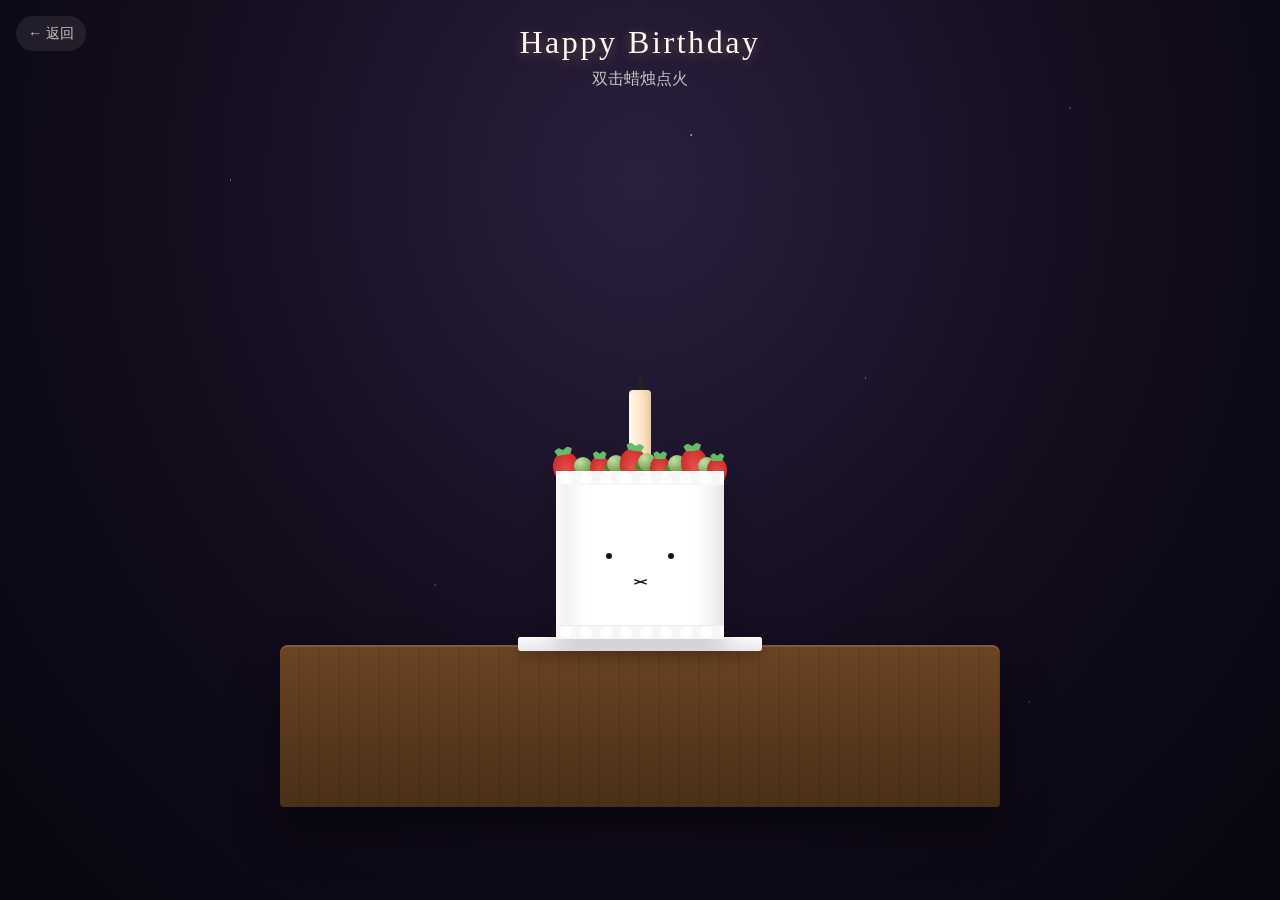
==== blog/birthday_cake.html @ b4df0072 "added birthday page" ====
<!DOCTYPE html>
<html lang="zh">
<head>
  <meta charset="UTF-8">
  <meta name="viewport" content="width=device-width, initial-scale=1, viewport-fit=cover">
  <meta name="apple-mobile-web-app-capable" content="yes">
  <title>生日快乐</title>
  <link rel="stylesheet" href="../css/birthday_cake.css">
</head>
<body>

  <a class="back-link" href="../index.html">← 返回</a>

  <div class="scene">
    <div class="stars" aria-hidden="true"></div>

    <header class="title-bar">
      <h1>Happy Birthday</h1>
      <p class="hint" id="hint">双击蜡烛点火</p>
    </header>

    <div class="cake-stand">
      <div class="cake">
        <div class="cake-stack">
          <div class="candle-base">
            <div class="candle" id="candle"></div>
          </div>

          <div class="fruit-layer" aria-hidden="true">
            <div class="fruit-plane fruit-back">
              <span class="fruit grape" style="--x:8%;--y:8px"></span>
              <span class="fruit strawberry" style="--x:18%;--y:0"></span>
              <span class="fruit grape cluster" style="--x:28%;--y:10px"></span>
              <span class="fruit strawberry small" style="--x:38%;--y:0"></span>
              <span class="fruit grape" style="--x:48%;--y:12px"></span>
              <span class="fruit strawberry" style="--x:58%;--y:2px"></span>
              <span class="fruit grape cluster" style="--x:68%;--y:10px"></span>
              <span class="fruit strawberry small" style="--x:78%;--y:0"></span>
              <span class="fruit grape" style="--x:88%;--y:8px"></span>
              <span class="fruit strawberry" style="--x:94%;--y:5px"></span>
            </div>
            <div class="fruit-plane fruit-front">
              <span class="fruit strawberry" style="--x:6%;--y:14px"></span>
              <span class="fruit grape" style="--x:16%;--y:20px"></span>
              <span class="fruit strawberry small" style="--x:26%;--y:16px"></span>
              <span class="fruit grape cluster" style="--x:36%;--y:22px"></span>
              <span class="fruit strawberry" style="--x:46%;--y:18px"></span>
              <span class="fruit grape cluster" style="--x:54%;--y:24px"></span>
              <span class="fruit strawberry small" style="--x:62%;--y:16px"></span>
              <span class="fruit grape cluster" style="--x:72%;--y:22px"></span>
              <span class="fruit strawberry" style="--x:82%;--y:18px"></span>
              <span class="fruit grape" style="--x:90%;--y:20px"></span>
              <span class="fruit strawberry small" style="--x:96%;--y:14px"></span>
            </div>
          </div>

          <div class="cake-body">
            <div class="piped-edge piped-top"></div>
            <div class="miffy-face">
              <div class="miffy-eyes">
                <span class="eye"></span>
                <span class="eye"></span>
              </div>
              <span class="miffy-x" aria-hidden="true">
                <svg viewBox="0 0 32 14" width="32" height="14" fill="none" xmlns="http://www.w3.org/2000/svg">
                  <line x1="2" y1="12" x2="30" y2="2" stroke="#141414" stroke-width="3.5" stroke-linecap="round"/>
                  <line x1="2" y1="2" x2="30" y2="12" stroke="#141414" stroke-width="3.5" stroke-linecap="round"/>
                </svg>
              </span>
            </div>
            <div class="piped-edge piped-bottom"></div>
          </div>

          <div class="candle-upper" id="candleZone" aria-label="电子蜡烛，双击点火或吹灭">
            <div class="flame-wrap" id="flameWrap">
              <div class="flame-glow"></div>
              <div class="flame"></div>
              <div class="flame-inner"></div>
            </div>
            <div class="wick" id="wick"></div>
            <div class="smoke" id="smoke"></div>
          </div>
        </div>

        <div class="cake-board"></div>
      </div>

      <div class="table" aria-hidden="true"></div>
    </div>
  </div>

  <div class="blessing-stage" id="blessingStage" aria-live="polite"></div>

  <script src="../js/birthday_cake.js"></script>
</body>
</html>
---- css/birthday_cake.css ----
/* iPad Safari 基准视口：768×1024 / 820×1180 */
*,
*::before,
*::after {
  box-sizing: border-box;
}

html,
body {
  margin: 0;
  height: 100%;
  overflow: hidden;
  font-family: Georgia, "Times New Roman", serif;
  background: radial-gradient(ellipse at 50% 20%, #2a1f3d 0%, #120c1c 55%, #080510 100%);
  color: #fff8f0;
  touch-action: manipulation;
  -webkit-tap-highlight-color: transparent;
  user-select: none;
}

.scene {
  position: relative;
  width: 100%;
  height: 100%;
  max-width: 1024px;
  margin: 0 auto;
  display: flex;
  flex-direction: column;
  align-items: center;
  justify-content: flex-end;
  padding: env(safe-area-inset-top) env(safe-area-inset-right) calc(48px + env(safe-area-inset-bottom)) env(safe-area-inset-left);
}

.stars {
  position: absolute;
  inset: 0;
  pointer-events: none;
  background-image:
    radial-gradient(1px 1px at 10% 20%, rgba(255, 255, 255, 0.7), transparent),
    radial-gradient(1px 1px at 30% 65%, rgba(255, 255, 255, 0.5), transparent),
    radial-gradient(1.5px 1.5px at 55% 15%, rgba(255, 255, 255, 0.8), transparent),
    radial-gradient(1px 1px at 72% 42%, rgba(255, 255, 255, 0.6), transparent),
    radial-gradient(1px 1px at 88% 78%, rgba(255, 255, 255, 0.45), transparent),
    radial-gradient(1.5px 1.5px at 18% 88%, rgba(255, 255, 255, 0.55), transparent),
    radial-gradient(1px 1px at 92% 12%, rgba(255, 255, 255, 0.65), transparent);
  animation: twinkle 4s ease-in-out infinite alternate;
}

@keyframes twinkle {
  from { opacity: 0.65; }
  to { opacity: 1; }
}

.title-bar {
  position: absolute;
  top: calc(24px + env(safe-area-inset-top));
  left: 0;
  right: 0;
  text-align: center;
  z-index: 2;
}

.title-bar h1 {
  margin: 0 0 8px;
  font-size: clamp(1.4rem, 4vw, 2rem);
  font-weight: normal;
  letter-spacing: 0.08em;
  text-shadow: 0 2px 12px rgba(255, 180, 120, 0.35);
}

.hint {
  margin: 0;
  font-size: clamp(0.85rem, 2.5vw, 1rem);
  opacity: 0.75;
  transition: opacity 0.4s;
}

.hint.hidden {
  opacity: 0;
}

.table {
  position: relative;
  width: min(92vw, 720px);
  height: clamp(120px, 18vh, 180px);
  flex-shrink: 0;
  background: linear-gradient(180deg, #6b4423 0%, #4a2f18 100%);
  border-radius: 8px 8px 4px 4px;
  box-shadow:
    0 24px 48px rgba(0, 0, 0, 0.45),
    inset 0 2px 0 rgba(255, 220, 180, 0.15);
}

.table::before {
  content: "";
  position: absolute;
  inset: 0;
  border-radius: inherit;
  background: repeating-linear-gradient(
    90deg,
    transparent,
    transparent 18px,
    rgba(0, 0, 0, 0.06) 18px,
    rgba(0, 0, 0, 0.06) 20px
  );
}

.cake-stand {
  position: relative;
  z-index: 1;
  display: flex;
  flex-direction: column;
  align-items: center;
  margin-bottom: clamp(24px, 5vh, 48px);
}

.cake {
  position: relative;
  width: clamp(148px, 32vw, 200px);
  margin: 0 auto;
  display: flex;
  flex-direction: column;
  align-items: center;
}

.cake-stack {
  --cake-size: clamp(120px, 22vw, 168px);
  position: relative;
  display: flex;
  flex-direction: column;
  align-items: center;
}

.cake-board {
  width: calc(100% + clamp(28px, 8vw, 44px));
  height: clamp(10px, 1.6vh, 14px);
  margin-top: -2px;
  margin-bottom: -6px;
  background: linear-gradient(180deg, #fafafa, #e8e8ee);
  border-radius: 3px;
  box-shadow:
    0 6px 14px rgba(0, 0, 0, 0.22),
    inset 0 1px 0 rgba(255, 255, 255, 0.9);
  position: relative;
  z-index: 2;
}

/* 白色蛋糕体：宽高一致（正方形） */
.cake-body {
  position: relative;
  z-index: 3;
  width: var(--cake-size);
  height: var(--cake-size);
  display: flex;
  flex-direction: column;
  background: linear-gradient(90deg, #ececec 0%, #ffffff 18%, #ffffff 82%, #ececec 100%);
  border-radius: 5px;
  box-shadow:
    inset -5px 0 10px rgba(0, 0, 0, 0.04),
    inset 5px 0 10px rgba(255, 255, 255, 0.85),
    0 10px 24px rgba(0, 0, 0, 0.18);
  overflow: visible;
}

.piped-top {
  position: relative;
  z-index: 2;
  box-shadow: inset 0 -1px 0 rgba(0, 0, 0, 0.04);
}

.piped-edge {
  flex-shrink: 0;
  height: clamp(11px, 2vh, 14px);
  background-color: #f7f7f7;
  background-image: radial-gradient(circle at 10px 7px, #ffffff 6px, #efefef 7px, transparent 7px);
  background-size: 20px 100%;
  background-repeat: repeat-x;
  box-shadow: inset 0 1px 0 rgba(255, 255, 255, 0.95);
}

.piped-bottom {
  box-shadow: inset 0 1px 0 rgba(0, 0, 0, 0.04);
}

.miffy-face {
  position: relative;
  z-index: 1;
  flex: 1;
  display: flex;
  flex-direction: column;
  align-items: center;
  justify-content: flex-end;
  gap: clamp(6px, 1.2vh, 10px);
  /* padding: 0 0 clamp(16px, 3.5vh, 24px); */
  padding: 0 0 clamp(25px, 6vh, 40px);
}

.miffy-eyes {
  display: flex;
  gap: clamp(38px, 11vw, 56px);
  transform: translateY(-10px);
}

.miffy-eyes .eye {
  width: 6px;
  height: 6px;
  background: #141414;
  border-radius: 50%;
  flex-shrink: 0;
}

.miffy-x {
  display: block;
  line-height: 0;
}

.miffy-x svg {
  display: block;
  width: clamp(10px, 3vw, 13px);
  height: auto;
}

/* 层级（后→前）：蜡烛身 1 → 水果 2 → 蛋糕体 3 → 灯芯火焰 4 */
.candle-base {
  position: absolute;
  left: 50%;
  bottom: calc(100% - 5px);
  transform: translateX(-50%);
  z-index: 1;
}

.fruit-layer {
  position: absolute;
  left: 50%;
  bottom: calc(var(--cake-size) - clamp(18px, 3.2vh, 24px));
  transform: translateX(-50%);
  width: 100%;
  max-width: var(--cake-size);
  height: clamp(52px, 9.5vh, 66px);
  z-index: 2;
  pointer-events: none;
  overflow: visible;
}

.candle-upper {
  --candle-h: 86px;
  position: absolute;
  left: 50%;
  bottom: calc(100% - 5px);
  transform: translateX(-50%);
  z-index: 4;
  display: flex;
  flex-direction: column;
  align-items: center;
  padding-bottom: var(--candle-h);
  cursor: pointer;
  pointer-events: auto;
}

.candle-upper .flame-wrap {
  pointer-events: none;
}

.candle-upper .smoke {
  position: absolute;
  bottom: calc(var(--candle-h) + 2px);
  left: 50%;
  width: 8px;
  height: 8px;
  transform: translateX(-50%);
  opacity: 0;
  pointer-events: none;
  z-index: 6;
}

.fruit-plane {
  position: absolute;
  inset: 0;
}

.fruit-plane .fruit {
  position: absolute;
  left: var(--x);
  bottom: var(--y, 0);
  transform: translateX(-50%) rotate(var(--rot, 0deg));
}

.fruit-back {
  z-index: 3;
}

.fruit-back .fruit {
  transform: translateX(-50%) scale(0.86) rotate(var(--rot, 0deg));
  filter: saturate(0.92);
}

.fruit-front .fruit {
  transform: translateX(-50%) rotate(var(--rot, 0deg));
}

.strawberry {
  width: clamp(20px, 4.5vw, 26px);
  height: clamp(23px, 5.1vw, 29px);
  background: radial-gradient(ellipse at 50% 72%, #ef5350 0%, #c62828 88%);
  border-radius: 50% 50% 42% 42%;
}

.strawberry::before {
  content: "";
  position: absolute;
  top: -5px;
  left: 50%;
  transform: translateX(-50%);
  width: 70%;
  height: 8px;
  background: #66bb6a;
  border-radius: 40% 40% 0 0;
  clip-path: polygon(15% 100%, 0 30%, 25% 0, 50% 35%, 75% 0, 100% 30%, 85% 100%);
}

.strawberry.small {
  width: clamp(15px, 3.6vw, 20px);
  height: clamp(18px, 4.2vw, 23px);
}

.grape {
  width: clamp(14px, 3.3vw, 18px);
  height: clamp(14px, 3.3vw, 18px);
  background: radial-gradient(circle at 32% 28%, #c5e1a5, #558b2f);
  border-radius: 50%;
  box-shadow:
    8px 3px 0 -3px #689f38,
    3px 9px 0 -3px #7cb342,
    11px 9px 0 -4px #33691e;
}

.grape.cluster {
  box-shadow:
    9px 2px 0 -3px #689f38,
    2px 11px 0 -3px #7cb342,
    11px 11px 0 -4px #33691e,
    -6px 5px 0 -3px #558b2f;
}

.fruit-front {
  z-index: 4;
}

.fruit-front .strawberry:nth-child(1) { --rot: -10deg; }
.fruit-front .strawberry:nth-child(5) { --rot: 8deg; }
.fruit-front .strawberry:nth-child(9) { --rot: -6deg; }
.fruit-back .strawberry:nth-child(2) { --rot: 12deg; }
.fruit-back .strawberry:nth-child(6) { --rot: -8deg; }
.fruit-back .strawberry:nth-child(10) { --rot: 5deg; }

.fruit-back .grape:nth-child(1) { --rot: 0deg; --y: 15px; }
.fruit-back .grape:nth-child(5) { --y: 21px; }
.fruit-back .grape:nth-child(9) { --y: 18px; }
.fruit-front .grape:nth-child(2) { --y: 33px; }
.fruit-front .grape:nth-child(6) { --y: 39px; }
.fruit-front .grape:nth-child(10) { --y: 36px; }

.candle {
  width: 22px;
  flex-shrink: 0;
  background: linear-gradient(90deg, #fff8e8, #ffe8c8, #f5d8a8);
  border-radius: 4px 4px 2px 2px;
  box-shadow:
    inset -3px 0 6px rgba(0, 0, 0, 0.08),
    inset 3px 0 6px rgba(255, 255, 255, 0.35);
  transition: height 0.8s linear;
}

.wick {
  width: 3px;
  height: 14px;
  flex-shrink: 0;
  background: #2a2218;
  border-radius: 2px 2px 0 0;
  transition: height 0.6s linear;
}

.flame-wrap {
  position: relative;
  z-index: 5;
  width: 36px;
  height: 48px;
  flex-shrink: 0;
  opacity: 0;
  pointer-events: none;
  transition: opacity 0.35s ease;
}

.flame-wrap.lit {
  opacity: 1;
}

.flame-wrap.out {
  opacity: 0;
  transition: opacity 0.5s ease;
}

.flame {
  position: absolute;
  bottom: 0;
  left: 50%;
  width: 18px;
  height: 34px;
  transform: translateX(-50%);
  background: radial-gradient(ellipse at 50% 80%, #fff 0%, #ffd54f 25%, #ff9800 55%, #e65100 85%, transparent 100%);
  border-radius: 50% 50% 50% 50% / 60% 60% 40% 40%;
  filter: blur(0.3px);
  animation: flicker 0.12s infinite alternate, sway 1.8s ease-in-out infinite;
}

.flame-inner {
  position: absolute;
  bottom: 4px;
  left: 50%;
  width: 8px;
  height: 16px;
  transform: translateX(-50%);
  background: radial-gradient(ellipse at 50% 90%, #fff 0%, #fff59d 60%, transparent 100%);
  border-radius: 50%;
  animation: inner-flicker 0.18s infinite alternate;
}

.flame-glow {
  position: absolute;
  bottom: -8px;
  left: 50%;
  width: 64px;
  height: 64px;
  transform: translateX(-50%);
  background: radial-gradient(circle, rgba(255, 180, 60, 0.45) 0%, transparent 70%);
  animation: glow-pulse 1.2s ease-in-out infinite;
}

@keyframes flicker {
  from { transform: translateX(-50%) scale(1) rotate(-1deg); }
  to { transform: translateX(-50%) scale(1.06, 1.12) rotate(1deg); }
}

@keyframes inner-flicker {
  from { opacity: 0.85; transform: translateX(-50%) scale(1); }
  to { opacity: 1; transform: translateX(-50%) scale(1.15, 1.05); }
}

@keyframes sway {
  0%, 100% { margin-left: 0; }
  50% { margin-left: 2px; }
}

@keyframes glow-pulse {
  0%, 100% { opacity: 0.7; transform: translateX(-50%) scale(1); }
  50% { opacity: 1; transform: translateX(-50%) scale(1.08); }
}

.smoke.active {
  animation: smoke-rise 2.2s ease-out forwards;
}

.smoke::before,
.smoke::after {
  content: "";
  position: absolute;
  border-radius: 50%;
  background: rgba(200, 200, 210, 0.35);
  filter: blur(4px);
}

.smoke::before {
  width: 14px;
  height: 14px;
  left: -4px;
}

.smoke::after {
  width: 10px;
  height: 10px;
  left: 6px;
  top: 8px;
}

@keyframes smoke-rise {
  0% { opacity: 0; transform: translateX(-50%) translateY(0) scale(0.6); }
  15% { opacity: 0.7; }
  100% { opacity: 0; transform: translateX(-50%) translateY(-80px) scale(1.8); }
}

/* 抛出式祝福卡片 */
.blessing-stage {
  position: fixed;
  inset: 0;
  pointer-events: none;
  overflow: hidden;
  z-index: 15;
}

.blessing-card-flying {
  position: fixed;
  left: 0;
  top: 0;
  width: min(68vw, 300px);
  background: linear-gradient(160deg, #fffaf5 0%, #ffe8ef 100%);
  color: #3d2a32;
  border-radius: 14px;
  overflow: hidden;
  box-shadow:
    0 18px 40px rgba(0, 0, 0, 0.35),
    0 0 0 1px rgba(255, 255, 255, 0.25) inset;
  will-change: transform, opacity;
  opacity: 0;
}

.blessing-card-flying img {
  display: block;
  width: 100%;
  aspect-ratio: 4 / 3;
  object-fit: cover;
  background: #f0e8ea;
}

.blessing-card-flying p {
  margin: 0;
  padding: 14px 16px 18px;
  font-size: clamp(0.9rem, 2.6vw, 1.05rem);
  line-height: 1.55;
  text-align: center;
}

.back-link {
  position: fixed;
  top: calc(16px + env(safe-area-inset-top));
  left: calc(16px + env(safe-area-inset-left));
  z-index: 10;
  color: rgba(255, 248, 240, 0.75);
  text-decoration: none;
  font-size: 0.9rem;
  padding: 8px 12px;
  border-radius: 999px;
  background: rgba(255, 255, 255, 0.08);
}

.back-link:active {
  background: rgba(255, 255, 255, 0.16);
}

@media (orientation: landscape) and (max-height: 600px) {
  .cake-stand {
    margin-bottom: 16px;
    transform: scale(0.88);
    transform-origin: center bottom;
  }

  .title-bar {
    top: calc(12px + env(safe-area-inset-top));
  }
}
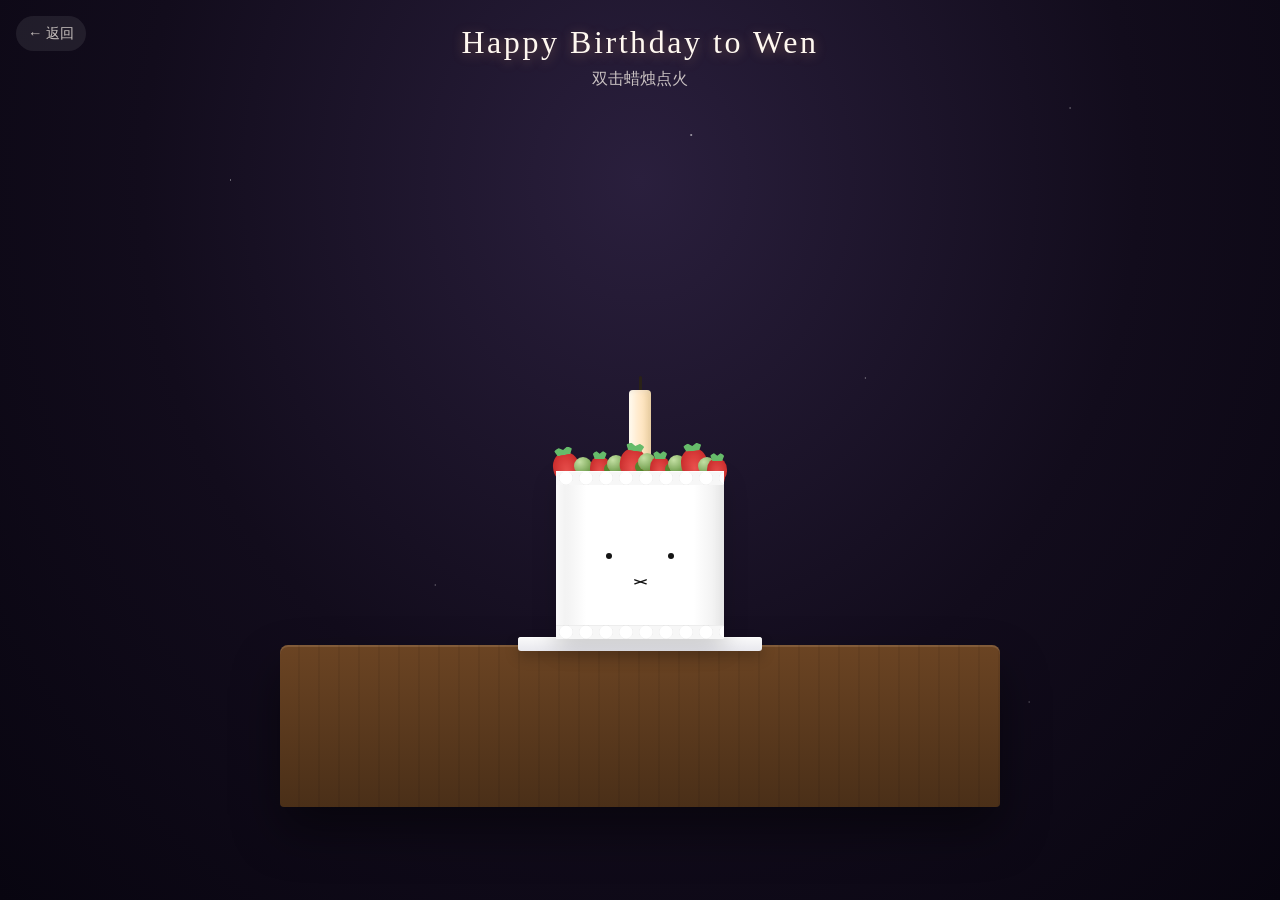
==== commit 781252eb: "edited texts" ====
--- a/blog/birthday_cake.html
+++ b/blog/birthday_cake.html
@@ -4,7 +4,7 @@
   <meta charset="UTF-8">
   <meta name="viewport" content="width=device-width, initial-scale=1, viewport-fit=cover">
   <meta name="apple-mobile-web-app-capable" content="yes">
-  <title>生日快乐</title>
+  <title>雯雯生日快乐</title>
   <link rel="stylesheet" href="../css/birthday_cake.css">
 </head>
 <body>
@@ -15,7 +15,7 @@
     <div class="stars" aria-hidden="true"></div>
 
     <header class="title-bar">
-      <h1>Happy Birthday</h1>
+      <h1>Happy Birthday to Wen</h1>
       <p class="hint" id="hint">双击蜡烛点火</p>
     </header>
 
